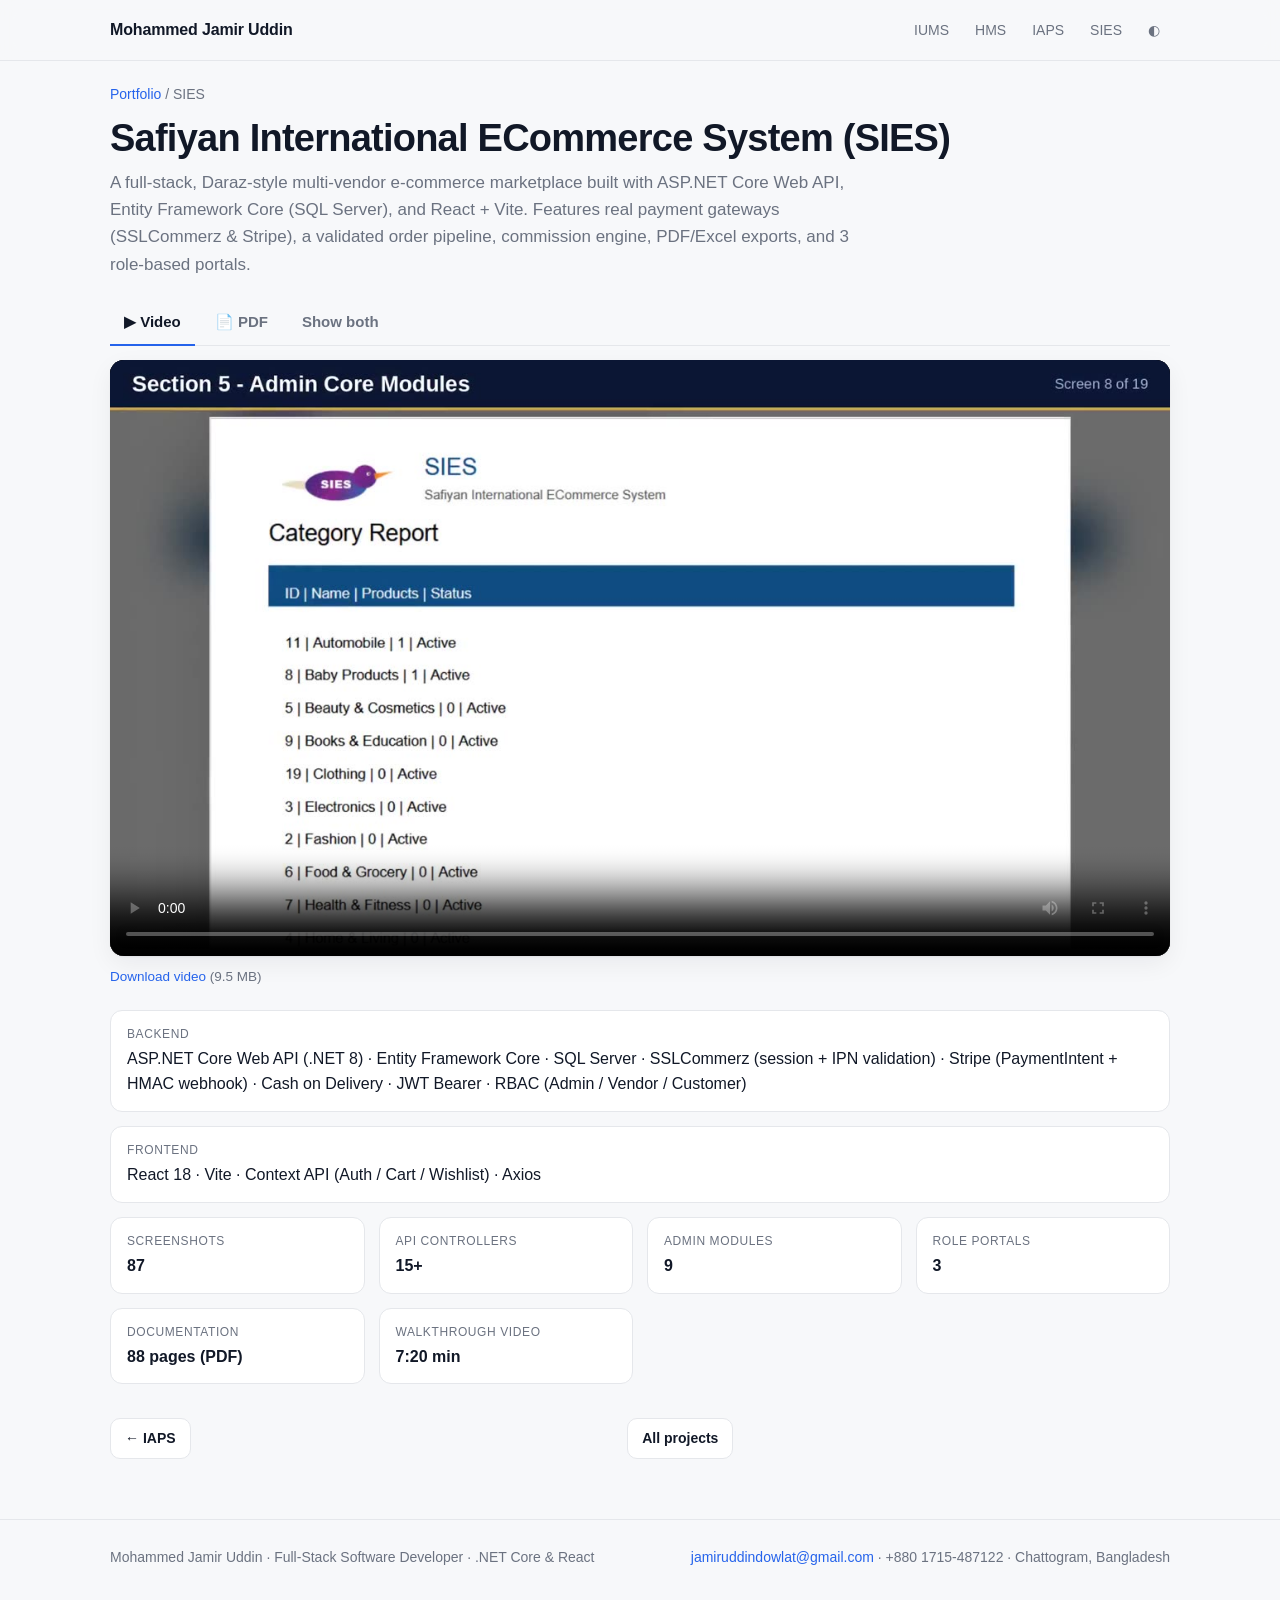
==== projects/ecommerce/index.html @ 708b048b "Add portfolio" ====
<!doctype html>
<html lang="en">
<head>
<meta charset="utf-8">
<meta name="viewport" content="width=device-width, initial-scale=1">
<title>Safiyan International ECommerce System (SIES) — Mohammed Jamir Uddin</title>
<meta name="description" content="Daraz-style multi-vendor e-commerce marketplace. A full-stack, Daraz-style multi-vendor e-commerce marketplace built with ASP.NET Core Web API, Entity Framework Core (SQL Server), and React">
<meta property="og:title" content="Safiyan International ECommerce System (SIES) — Mohammed Jamir Uddin">
<meta property="og:description" content="Daraz-style multi-vendor e-commerce marketplace. A full-stack, Daraz-style multi-vendor e-commerce marketplace built with ASP.NET Core Web API, Entity Framework Core (SQL Server), and React">
<link rel="stylesheet" href="../../assets/style.css">

<script>
(function(){
  var t = localStorage.getItem('theme');
  if (t) document.documentElement.setAttribute('data-theme', t);
})();
function toggleTheme(){
  var cur = document.documentElement.getAttribute('data-theme');
  var dark = cur ? cur === 'dark' : window.matchMedia('(prefers-color-scheme: dark)').matches;
  var next = dark ? 'light' : 'dark';
  document.documentElement.setAttribute('data-theme', next);
  try { localStorage.setItem('theme', next); } catch(e){}
}
</script>

</head>
<body>
<header class="topbar"><div class="wrap">
  <a class="brand" href="../../">Mohammed Jamir Uddin</a>
  <nav class="nav"><a href="../../projects/iums/">IUMS</a><a href="../../projects/hms/">HMS</a><a href="../../projects/iaps/">IAPS</a><a href="../../projects/ecommerce/">SIES</a><button type="button" onclick="toggleTheme()" aria-label="Toggle dark mode">◐</button></nav>
</div></header>
<main class="wrap">
  <div class="crumb"><a href="../../">Portfolio</a> / SIES</div>
  <h1 class="ptitle">Safiyan International ECommerce System (SIES)</h1>
  <p class="plead">A full-stack, Daraz-style multi-vendor e-commerce marketplace built with ASP.NET Core Web API, Entity Framework Core (SQL Server), and React + Vite. Features real payment gateways (SSLCommerz &amp; Stripe), a validated order pipeline, commission engine, PDF/Excel exports, and 3 role-based portals.</p>

  <div class="tabs" role="tablist">
    <button type="button" role="tab" id="t-video" aria-selected="true"  aria-controls="video">▶ Video</button>
    <button type="button" role="tab" id="t-pdf"   aria-selected="false" aria-controls="pdf">📄 PDF</button>
    <button type="button" role="tab" id="t-both"  aria-selected="false" aria-controls="both">Show both</button>
  </div>

  <section class="panel" id="video" role="tabpanel">
    <div class="stage">
      <video id="vid" controls preload="metadata" poster="poster.jpg" playsinline>
        <source src="demo.mp4" type="video/mp4">
        Your browser does not support video. <a href="demo.mp4">Download the video</a>.
      </video>
    </div>
    <p class="pdfnote"><a href="demo.mp4" download>Download video</a> (9.5 MB)</p>
  </section>

  <section class="panel" id="pdf" role="tabpanel" hidden>
    <iframe class="pdfframe" id="pdfframe" title="SIES documentation PDF" data-src="overview.pdf#view=FitH"></iframe>
    <p class="pdfnote">PDF not showing on your device? <a href="overview.pdf" target="_blank" rel="noopener">Open it in a new tab</a> or <a href="overview.pdf" download>download it</a> (13.3 MB).</p>
  </section>

  <section class="panel" id="both" role="tabpanel" hidden></section>

  <div class="meta">
    <div class="box" style="grid-column:1/-1"><small>Backend</small><div style="font-weight:500">ASP.NET Core Web API (.NET 8) · Entity Framework Core · SQL Server · SSLCommerz (session + IPN validation) · Stripe (PaymentIntent + HMAC webhook) · Cash on Delivery · JWT Bearer · RBAC (Admin / Vendor / Customer)</div></div>
    <div class="box" style="grid-column:1/-1"><small>Frontend</small><div style="font-weight:500">React 18 · Vite · Context API (Auth / Cart / Wishlist) · Axios</div></div>
    
    <div class="box"><small>Screenshots</small><div>87</div></div><div class="box"><small>API controllers</small><div>15+</div></div><div class="box"><small>Admin modules</small><div>9</div></div><div class="box"><small>Role portals</small><div>3</div></div><div class="box"><small>Documentation</small><div>88 pages (PDF)</div></div><div class="box"><small>Walkthrough video</small><div>7:20 min</div></div>
  </div>

  <div class="pager"><a class="btn" href="../../projects/iaps/">← IAPS</a><a class="btn" href="../../#all">All projects</a><span></span></div>
</main>
<footer class="foot"><div class="wrap">
  <div>Mohammed Jamir Uddin · Full-Stack Software Developer · .NET Core &amp; React</div>
  <div><a href="mailto:jamiruddindowlat@gmail.com">jamiruddindowlat@gmail.com</a> · +880 1715-487122 · Chattogram, Bangladesh</div>
</div></footer>
<script>
(function(){
  var tabs = { video: 't-video', pdf: 't-pdf', both: 't-both' };
  var frame = document.getElementById('pdfframe');
  var vid = document.getElementById('vid');
  var stageV = document.querySelector('#video .stage');
  var noteV  = document.querySelector('#video .pdfnote');
  var panelV = document.getElementById('video');
  var panelP = document.getElementById('pdf');
  var panelB = document.getElementById('both');
  var gap = document.createElement('div'); gap.style.height = '18px'; gap.className = 'gap';

  function loadPdf(){ if (!frame.getAttribute('src')) frame.setAttribute('src', frame.getAttribute('data-src')); }

  function show(name){
    Object.keys(tabs).forEach(function(k){
      document.getElementById(tabs[k]).setAttribute('aria-selected', k === name);
    });
    // reset: put video/pdf children back in their own panels
    if (panelB.contains(stageV)) { panelV.insertBefore(stageV, panelV.firstChild); panelV.appendChild(noteV); }
    if (panelB.contains(frame))  { panelP.insertBefore(frame, panelP.firstChild); }
    panelV.hidden = name !== 'video';
    panelP.hidden = name !== 'pdf';
    panelB.hidden = name !== 'both';
    if (name !== 'video') { try { vid.pause(); } catch(e){} }
    if (name === 'pdf') loadPdf();
    if (name === 'both') {
      loadPdf();
      panelB.appendChild(stageV);
      panelB.appendChild(gap);
      panelB.appendChild(frame);
    }
    try {
      if (history.replaceState) history.replaceState(null, '', name === 'video' ? location.pathname : '#' + name);
    } catch(e) { /* file:// in some browsers: URL just won't update, everything else works */ }
  }
  Object.keys(tabs).forEach(function(k){
    document.getElementById(tabs[k]).onclick = function(){ show(k); };
  });
  var h = (location.hash || '').replace('#','');
  show(tabs[h] ? h : 'video');
})();
</script>
</body></html>
---- assets/style.css ----
:root {
  --bg: #f7f8fa;
  --surface: #ffffff;
  --text: #111827;
  --muted: #6b7280;
  --line: #e5e7eb;
  --accent: #2563eb;
  --accent-ink: #ffffff;
  --shadow: 0 1px 2px rgba(16, 24, 40, .06), 0 8px 24px rgba(16, 24, 40, .06);
  --radius: 14px;
}
:root[data-theme="dark"] {
  --bg: #0b1020;
  --surface: #131a2e;
  --text: #e8ecf5;
  --muted: #94a0b8;
  --line: #222b45;
  --accent: #5b8cff;
  --accent-ink: #0b1020;
  --shadow: 0 1px 2px rgba(0, 0, 0, .4), 0 8px 24px rgba(0, 0, 0, .35);
}
@media (prefers-color-scheme: dark) {
  :root:not([data-theme="light"]) {
    --bg: #0b1020;
    --surface: #131a2e;
    --text: #e8ecf5;
    --muted: #94a0b8;
    --line: #222b45;
    --accent: #5b8cff;
    --accent-ink: #0b1020;
    --shadow: 0 1px 2px rgba(0, 0, 0, .4), 0 8px 24px rgba(0, 0, 0, .35);
  }
}

* { box-sizing: border-box; }
html { scroll-behavior: smooth; }
body {
  margin: 0;
  background: var(--bg);
  color: var(--text);
  font-family: -apple-system, BlinkMacSystemFont, "Segoe UI", Inter, Roboto, "Helvetica Neue", Arial, sans-serif;
  line-height: 1.6;
  -webkit-font-smoothing: antialiased;
}
a { color: var(--accent); text-decoration: none; }
a:hover { text-decoration: underline; }
img, video { max-width: 100%; display: block; }

.wrap { max-width: 1100px; margin: 0 auto; padding: 0 20px; }

/* ---------- top bar ---------- */
.topbar {
  position: sticky; top: 0; z-index: 20;
  background: color-mix(in srgb, var(--bg) 85%, transparent);
  backdrop-filter: blur(10px);
  border-bottom: 1px solid var(--line);
}
.topbar .wrap { display: flex; align-items: center; justify-content: space-between; height: 60px; gap: 12px; }
.brand { font-weight: 700; color: var(--text); letter-spacing: -.01em; }
.brand:hover { text-decoration: none; }
.nav { display: flex; align-items: center; gap: 6px; flex-wrap: wrap; }
.nav a, .nav button {
  color: var(--muted); font-size: 14px; padding: 6px 10px; border-radius: 8px;
  background: none; border: 0; cursor: pointer; font-family: inherit;
}
.nav a:hover, .nav button:hover { color: var(--text); background: var(--line); text-decoration: none; }

/* ---------- hero ---------- */
.hero { padding: 64px 0 28px; }
.hero h1 { font-size: clamp(30px, 5vw, 46px); line-height: 1.12; margin: 0 0 12px; letter-spacing: -.02em; }
.hero p { color: var(--muted); font-size: 18px; max-width: 680px; margin: 0 0 22px; }
.chips { display: flex; flex-wrap: wrap; gap: 8px; }
.chip {
  font-size: 12.5px; padding: 4px 10px; border-radius: 999px;
  background: var(--surface); border: 1px solid var(--line); color: var(--muted);
}

/* ---------- toolbar (view mode) ---------- */
.toolbar { display: flex; align-items: center; justify-content: space-between; gap: 12px; margin: 26px 0 16px; flex-wrap: wrap; }
.toolbar h2 { margin: 0; font-size: 20px; }
.seg { display: inline-flex; background: var(--surface); border: 1px solid var(--line); border-radius: 10px; padding: 3px; }
.seg button {
  border: 0; background: none; color: var(--muted); font: inherit; font-size: 14px;
  padding: 6px 14px; border-radius: 8px; cursor: pointer;
}
.seg button[aria-pressed="true"] { background: var(--accent); color: var(--accent-ink); }

/* ---------- project cards ---------- */
.grid { display: grid; grid-template-columns: repeat(auto-fill, minmax(320px, 1fr)); gap: 20px; padding-bottom: 60px; }
.card {
  background: var(--surface); border: 1px solid var(--line); border-radius: var(--radius);
  overflow: hidden; box-shadow: var(--shadow); display: flex; flex-direction: column;
  transition: transform .15s ease;
}
.card:hover { transform: translateY(-2px); }
.card .thumb { position: relative; aspect-ratio: 16 / 9; background: #000; overflow: hidden; }
.card .thumb img { width: 100%; height: 100%; object-fit: cover; }
.card .thumb .play {
  position: absolute; inset: 0; display: grid; place-items: center;
  background: linear-gradient(to top, rgba(0,0,0,.35), transparent 50%);
}
.play span {
  width: 56px; height: 56px; border-radius: 50%; background: rgba(255,255,255,.92);
  display: grid; place-items: center; color: #111; font-size: 20px; padding-left: 4px;
}
.card .body { padding: 16px 18px 18px; display: flex; flex-direction: column; gap: 10px; flex: 1; }
.card h3 { margin: 0; font-size: 18px; letter-spacing: -.01em; }
.card h3 a { color: var(--text); }
.card p { margin: 0; color: var(--muted); font-size: 14.5px; }
.stats { display: flex; gap: 14px; flex-wrap: wrap; font-size: 13px; color: var(--muted); }
.stats b { color: var(--text); font-weight: 650; }
.actions { display: flex; gap: 8px; margin-top: auto; padding-top: 6px; flex-wrap: wrap; }

.btn {
  display: inline-flex; align-items: center; gap: 6px;
  font: inherit; font-size: 14px; font-weight: 600;
  padding: 8px 14px; border-radius: 10px; cursor: pointer;
  border: 1px solid var(--line); background: var(--surface); color: var(--text);
}
.btn:hover { text-decoration: none; border-color: var(--accent); }
.btn.primary { background: var(--accent); color: var(--accent-ink); border-color: var(--accent); }

/* ---------- single project page ---------- */
.crumb { padding: 22px 0 6px; font-size: 14px; color: var(--muted); }
.ptitle { font-size: clamp(26px, 4vw, 38px); margin: 6px 0 8px; letter-spacing: -.02em; line-height: 1.15; }
.plead { color: var(--muted); font-size: 17px; max-width: 760px; margin: 0 0 16px; }

.tabs { display: flex; gap: 6px; margin: 22px 0 14px; border-bottom: 1px solid var(--line); }
.tabs button {
  font: inherit; font-size: 15px; font-weight: 600; color: var(--muted);
  background: none; border: 0; padding: 10px 14px; cursor: pointer;
  border-bottom: 2px solid transparent; margin-bottom: -1px;
}
.tabs button[aria-selected="true"] { color: var(--text); border-bottom-color: var(--accent); }

.panel[hidden] { display: none; }
.stage { background: #000; border-radius: var(--radius); overflow: hidden; box-shadow: var(--shadow); }
.stage video { width: 100%; height: auto; max-height: 78vh; background: #000; }
.pdfframe { width: 100%; height: 82vh; border: 1px solid var(--line); border-radius: var(--radius); background: var(--surface); }
.pdfnote { color: var(--muted); font-size: 13.5px; margin: 10px 0 0; }

.meta { display: grid; grid-template-columns: repeat(auto-fit, minmax(220px, 1fr)); gap: 14px; margin: 22px 0 8px; }
.meta .box { background: var(--surface); border: 1px solid var(--line); border-radius: 12px; padding: 14px 16px; }
.meta .box small { color: var(--muted); display: block; font-size: 12px; text-transform: uppercase; letter-spacing: .05em; }
.meta .box div { font-weight: 600; margin-top: 2px; }

.pager { display: flex; justify-content: space-between; gap: 12px; margin: 34px 0 60px; flex-wrap: wrap; }

.foot { border-top: 1px solid var(--line); padding: 26px 0 40px; color: var(--muted); font-size: 14px; }
.foot .wrap { display: flex; justify-content: space-between; gap: 12px; flex-wrap: wrap; }

/* ---------- "show all" mode ---------- */
.all-mode .card { display: grid; grid-template-columns: 1.3fr 1fr; }
.all-mode .card .thumb { aspect-ratio: auto; min-height: 240px; }
.all-mode .grid { grid-template-columns: 1fr; }
@media (max-width: 760px) {
  .all-mode .card { grid-template-columns: 1fr; }
  .all-mode .card .thumb { aspect-ratio: 16/9; min-height: 0; }
  .pdfframe { height: 70vh; }
}
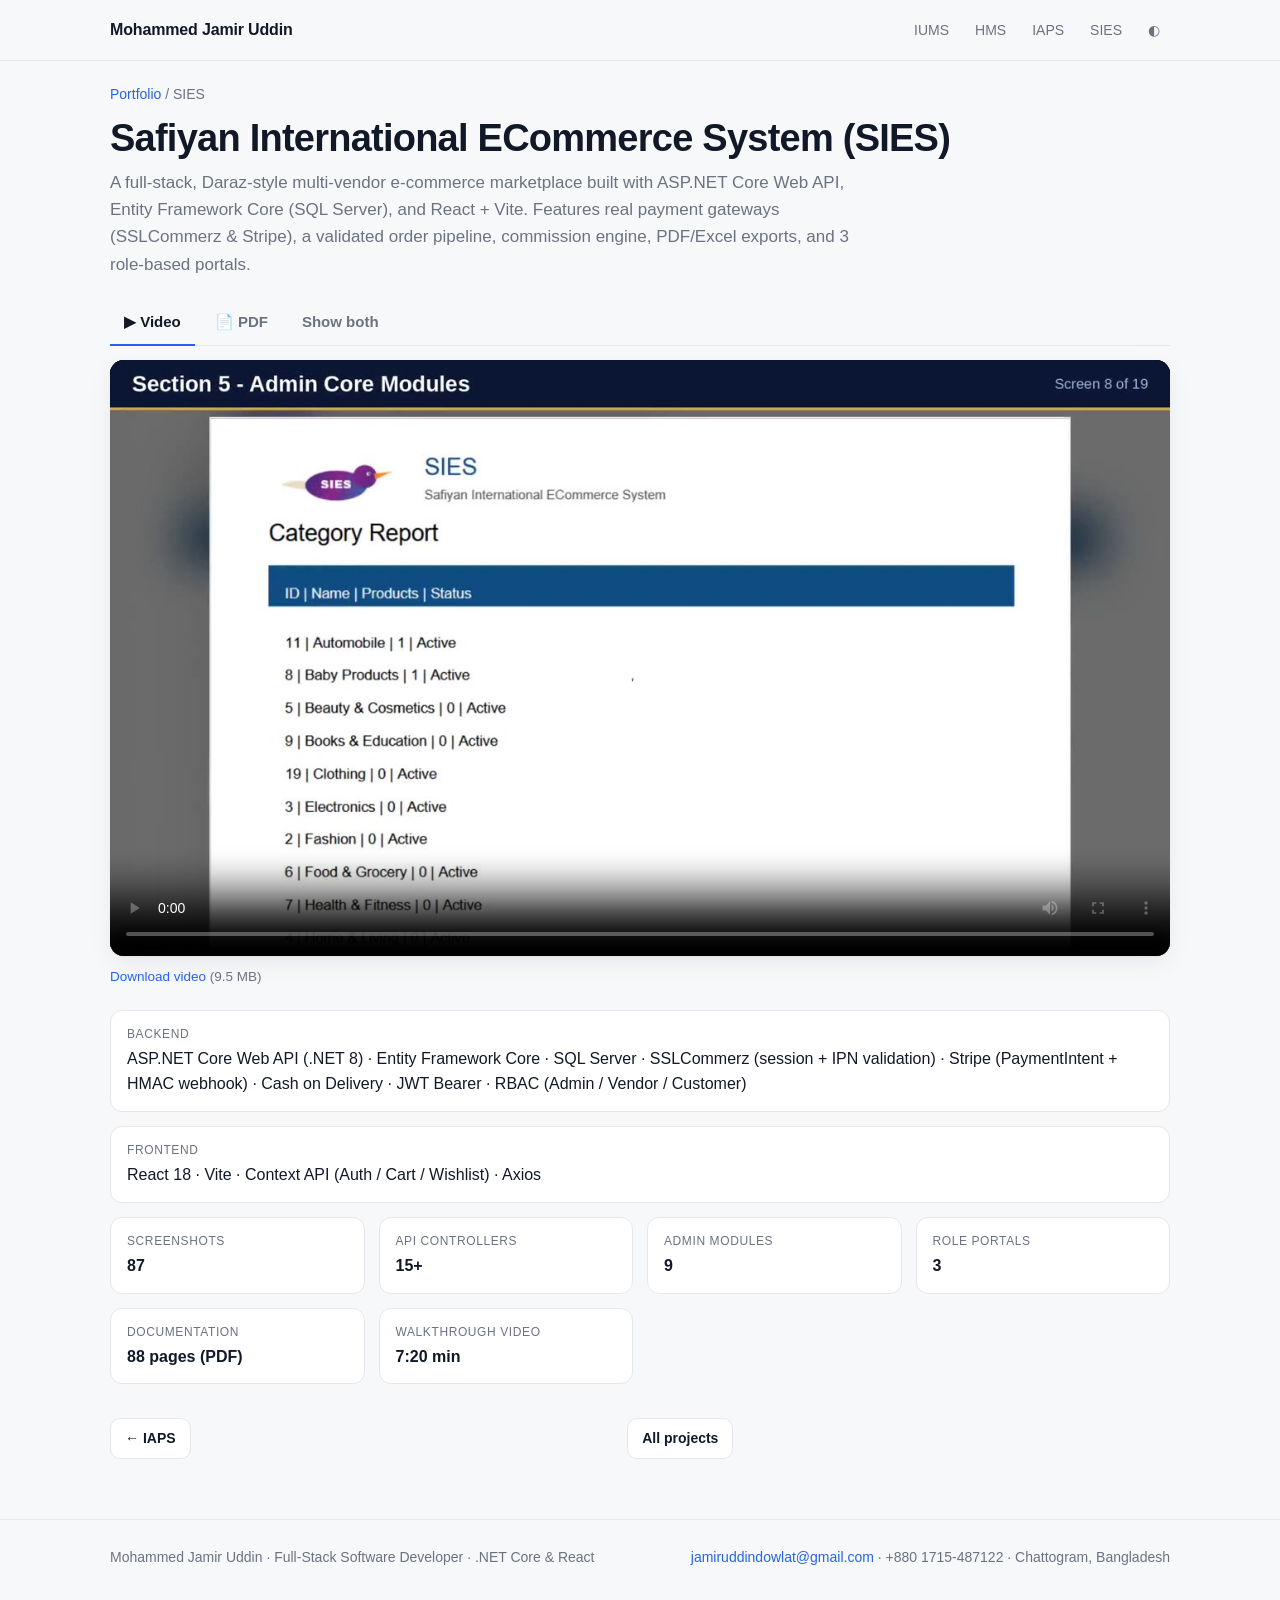
==== commit 812617a1: "fix: Google Docs Viewer for PDF on mobile" ====
--- a/projects/ecommerce/index.html
+++ b/projects/ecommerce/index.html
@@ -51,8 +51,14 @@
   </section>
 
   <section class="panel" id="pdf" role="tabpanel" hidden>
-    <iframe class="pdfframe" id="pdfframe" title="SIES documentation PDF" data-src="overview.pdf#view=FitH"></iframe>
-    <p class="pdfnote">PDF not showing on your device? <a href="overview.pdf" target="_blank" rel="noopener">Open it in a new tab</a> or <a href="overview.pdf" download>download it</a> (13.3 MB).</p>
+    <iframe class="pdfframe" id="pdfframe" title="SIES documentation PDF" data-src="https://docs.google.com/viewer?url=https://raw.githubusercontent.com/jamiruddindowlat1-coder/portfolio/main/projects/ecommerce/overview.pdf&embedded=true"></iframe>
+    <div class="pdfcard" id="pdfcard">
+      <div class="pdfcard-icon">📄</div>
+      <h3>SIES documentation</h3>
+      <p>88 pages &middot; 12.7 MB. Opens in your phone's PDF viewer with full scrolling, zoom and download.</p>
+      <a class="btn primary big" href="https://docs.google.com/viewer?url=https://raw.githubusercontent.com/jamiruddindowlat1-coder/portfolio/main/projects/ecommerce/overview.pdf&embedded=true" target="_blank" rel="noopener">Open full PDF</a>
+    </div>
+    <p class="pdfnote pdfnote-desk">PDF not showing? <a href="https://docs.google.com/viewer?url=https://raw.githubusercontent.com/jamiruddindowlat1-coder/portfolio/main/projects/ecommerce/overview.pdf&embedded=true" target="_blank" rel="noopener">Open in new tab</a> &middot; <a href="overview.pdf" download="SIES-documentation.pdf">Download</a> (12.7 MB)</p>
   </section>
 
   <section class="panel" id="both" role="tabpanel" hidden></section>
@@ -82,7 +88,12 @@
   var panelB = document.getElementById('both');
   var gap = document.createElement('div'); gap.style.height = '18px'; gap.className = 'gap';
 
-  function loadPdf(){ if (!frame.getAttribute('src')) frame.setAttribute('src', frame.getAttribute('data-src')); }
+  var isMobile = /Android|iPhone|iPad|iPod|Mobile|Silk/i.test(navigator.userAgent) || (navigator.maxTouchPoints > 1 && window.innerWidth < 900);
+  var card = document.getElementById('pdfcard');
+  document.documentElement.classList.toggle('is-mobile', isMobile);
+  function loadPdf(){
+    if (!frame.getAttribute('src')) frame.setAttribute('src', frame.getAttribute('data-src'));
+  }
 
   function show(name){
     Object.keys(tabs).forEach(function(k){
@@ -91,6 +102,7 @@
     // reset: put video/pdf children back in their own panels
     if (panelB.contains(stageV)) { panelV.insertBefore(stageV, panelV.firstChild); panelV.appendChild(noteV); }
     if (panelB.contains(frame))  { panelP.insertBefore(frame, panelP.firstChild); }
+    if (panelB.contains(card))   { panelP.insertBefore(card, panelP.firstChild); }
     panelV.hidden = name !== 'video';
     panelP.hidden = name !== 'pdf';
     panelB.hidden = name !== 'both';
@@ -100,7 +112,7 @@
       loadPdf();
       panelB.appendChild(stageV);
       panelB.appendChild(gap);
-      panelB.appendChild(frame);
+      panelB.appendChild(isMobile ? card : frame);
     }
     try {
       if (history.replaceState) history.replaceState(null, '', name === 'video' ? location.pathname : '#' + name);
--- a/assets/style.css
+++ b/assets/style.css
@@ -158,3 +158,19 @@
   .all-mode .card .thumb { aspect-ratio: 16/9; min-height: 0; }
   .pdfframe { height: 70vh; }
 }
+
+/* ---------- PDF: phone-friendly card (iframes can't scroll/zoom PDFs on mobile) ---------- */
+.pdfcard { display: none; background: var(--surface); border: 1px solid var(--line); border-radius: var(--radius);
+  padding: 28px 20px; text-align: center; box-shadow: var(--shadow); }
+.pdfcard-icon { font-size: 44px; line-height: 1; }
+.pdfcard h3 { margin: 10px 0 6px; font-size: 19px; }
+.pdfcard p { color: var(--muted); font-size: 14.5px; margin: 0 auto 18px; max-width: 380px; }
+.btn.big { font-size: 16px; padding: 13px 22px; }
+.is-mobile .pdfframe { display: none; }
+.is-mobile .pdfcard { display: block; }
+.is-mobile .pdfnote-desk { display: none; }
+@media (max-width: 760px) {
+  .pdfframe { display: none; }
+  .pdfcard { display: block; }
+  .pdfnote-desk { display: none; }
+}
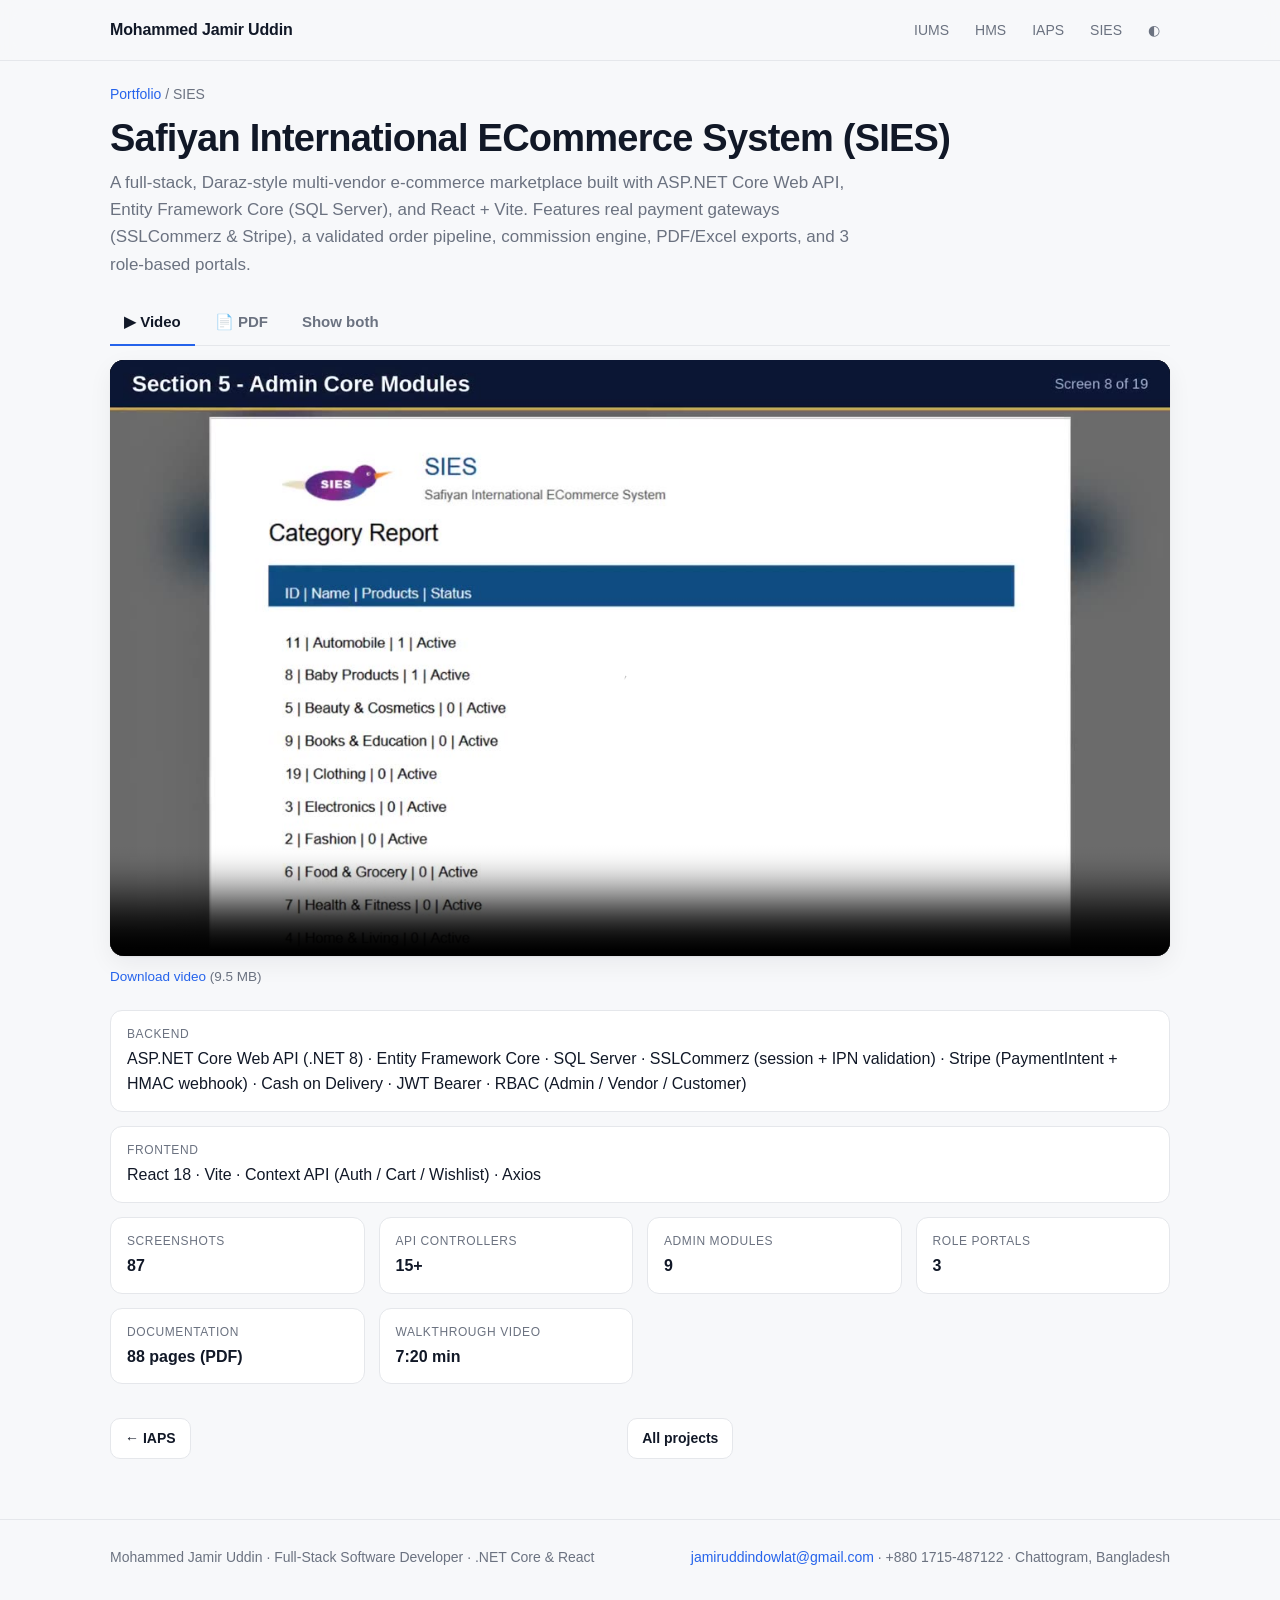
==== commit 8fd9f874: "fix: unique cache param for each project PDF" ====
--- a/projects/ecommerce/index.html
+++ b/projects/ecommerce/index.html
@@ -51,14 +51,14 @@
   </section>
 
   <section class="panel" id="pdf" role="tabpanel" hidden>
-    <iframe class="pdfframe" id="pdfframe" title="SIES documentation PDF" data-src="https://docs.google.com/viewer?url=https://raw.githubusercontent.com/jamiruddindowlat1-coder/portfolio/main/projects/ecommerce/overview.pdf&embedded=true"></iframe>
+    <iframe class="pdfframe" id="pdfframe" title="SIES documentation PDF" data-src="https://docs.google.com/viewer?url=https://raw.githubusercontent.com/jamiruddindowlat1-coder/portfolio/main/projects/ecommerce/overview.pdf&embedded=true&v=sies"></iframe>
     <div class="pdfcard" id="pdfcard">
       <div class="pdfcard-icon">📄</div>
       <h3>SIES documentation</h3>
       <p>88 pages &middot; 12.7 MB. Opens in your phone's PDF viewer with full scrolling, zoom and download.</p>
-      <a class="btn primary big" href="https://docs.google.com/viewer?url=https://raw.githubusercontent.com/jamiruddindowlat1-coder/portfolio/main/projects/ecommerce/overview.pdf&embedded=true" target="_blank" rel="noopener">Open full PDF</a>
+      <a class="btn primary big" href="https://docs.google.com/viewer?url=https://raw.githubusercontent.com/jamiruddindowlat1-coder/portfolio/main/projects/ecommerce/overview.pdf&embedded=true&v=sies" target="_blank" rel="noopener">Open full PDF</a>
     </div>
-    <p class="pdfnote pdfnote-desk">PDF not showing? <a href="https://docs.google.com/viewer?url=https://raw.githubusercontent.com/jamiruddindowlat1-coder/portfolio/main/projects/ecommerce/overview.pdf&embedded=true" target="_blank" rel="noopener">Open in new tab</a> &middot; <a href="overview.pdf" download="SIES-documentation.pdf">Download</a> (12.7 MB)</p>
+    <p class="pdfnote pdfnote-desk">PDF not showing? <a href="https://docs.google.com/viewer?url=https://raw.githubusercontent.com/jamiruddindowlat1-coder/portfolio/main/projects/ecommerce/overview.pdf&embedded=true&v=sies" target="_blank" rel="noopener">Open in new tab</a> &middot; <a href="overview.pdf" download="SIES-documentation.pdf">Download</a> (12.7 MB)</p>
   </section>
 
   <section class="panel" id="both" role="tabpanel" hidden></section>
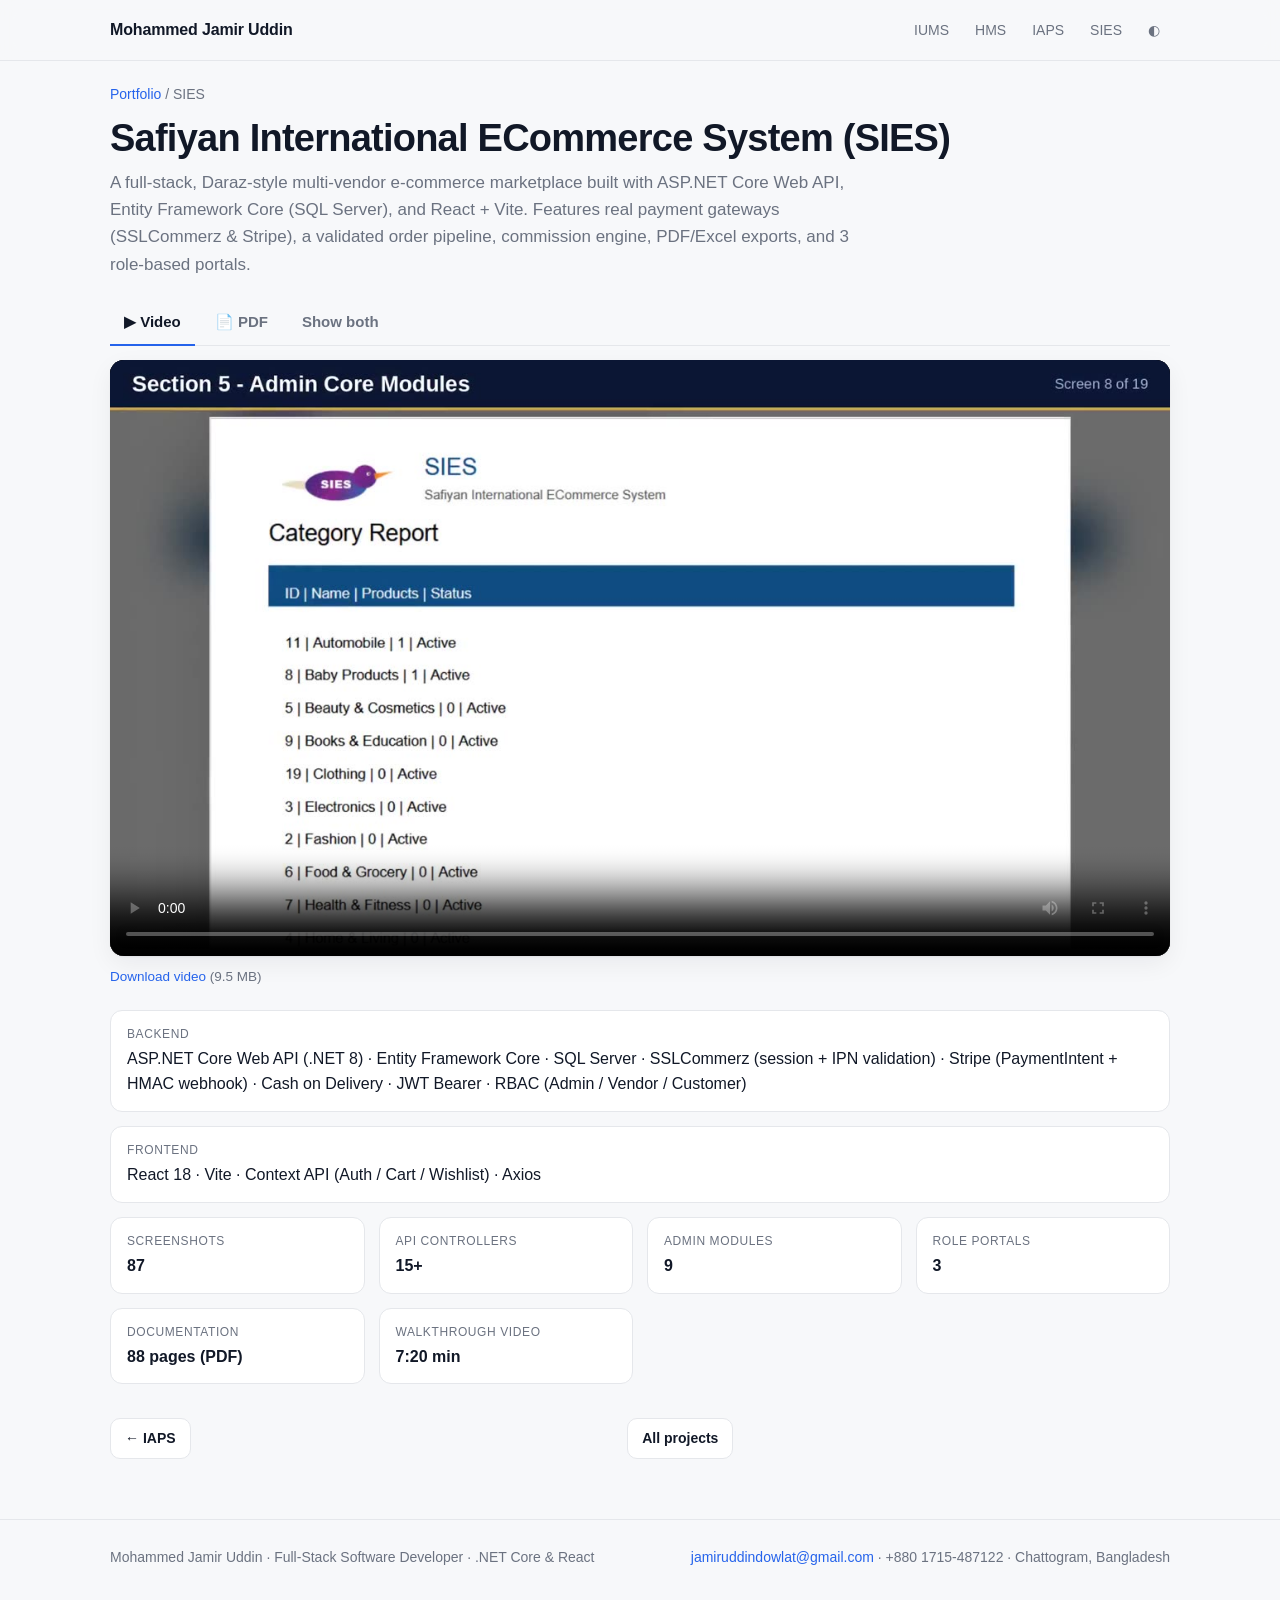
==== commit cfe1e2f2: "fix: Drive embed for HMS, IAPS, SIES PDF" ====
--- a/projects/ecommerce/index.html
+++ b/projects/ecommerce/index.html
@@ -51,7 +51,7 @@
   </section>
 
   <section class="panel" id="pdf" role="tabpanel" hidden>
-    <iframe class="pdfframe" id="pdfframe" title="SIES documentation PDF" data-src="https://docs.google.com/viewer?url=https://raw.githubusercontent.com/jamiruddindowlat1-coder/portfolio/main/projects/ecommerce/overview.pdf&embedded=true&v=sies"></iframe>
+    <iframe class="pdfframe" id="pdfframe" title="SIES documentation PDF" data-src="https://drive.google.com/file/d/1T8RnpkvjW_J2Bacx8nZ-Sc0tGRMf7Ud0/preview"></iframe>
     <div class="pdfcard" id="pdfcard">
       <div class="pdfcard-icon">📄</div>
       <h3>SIES documentation</h3>
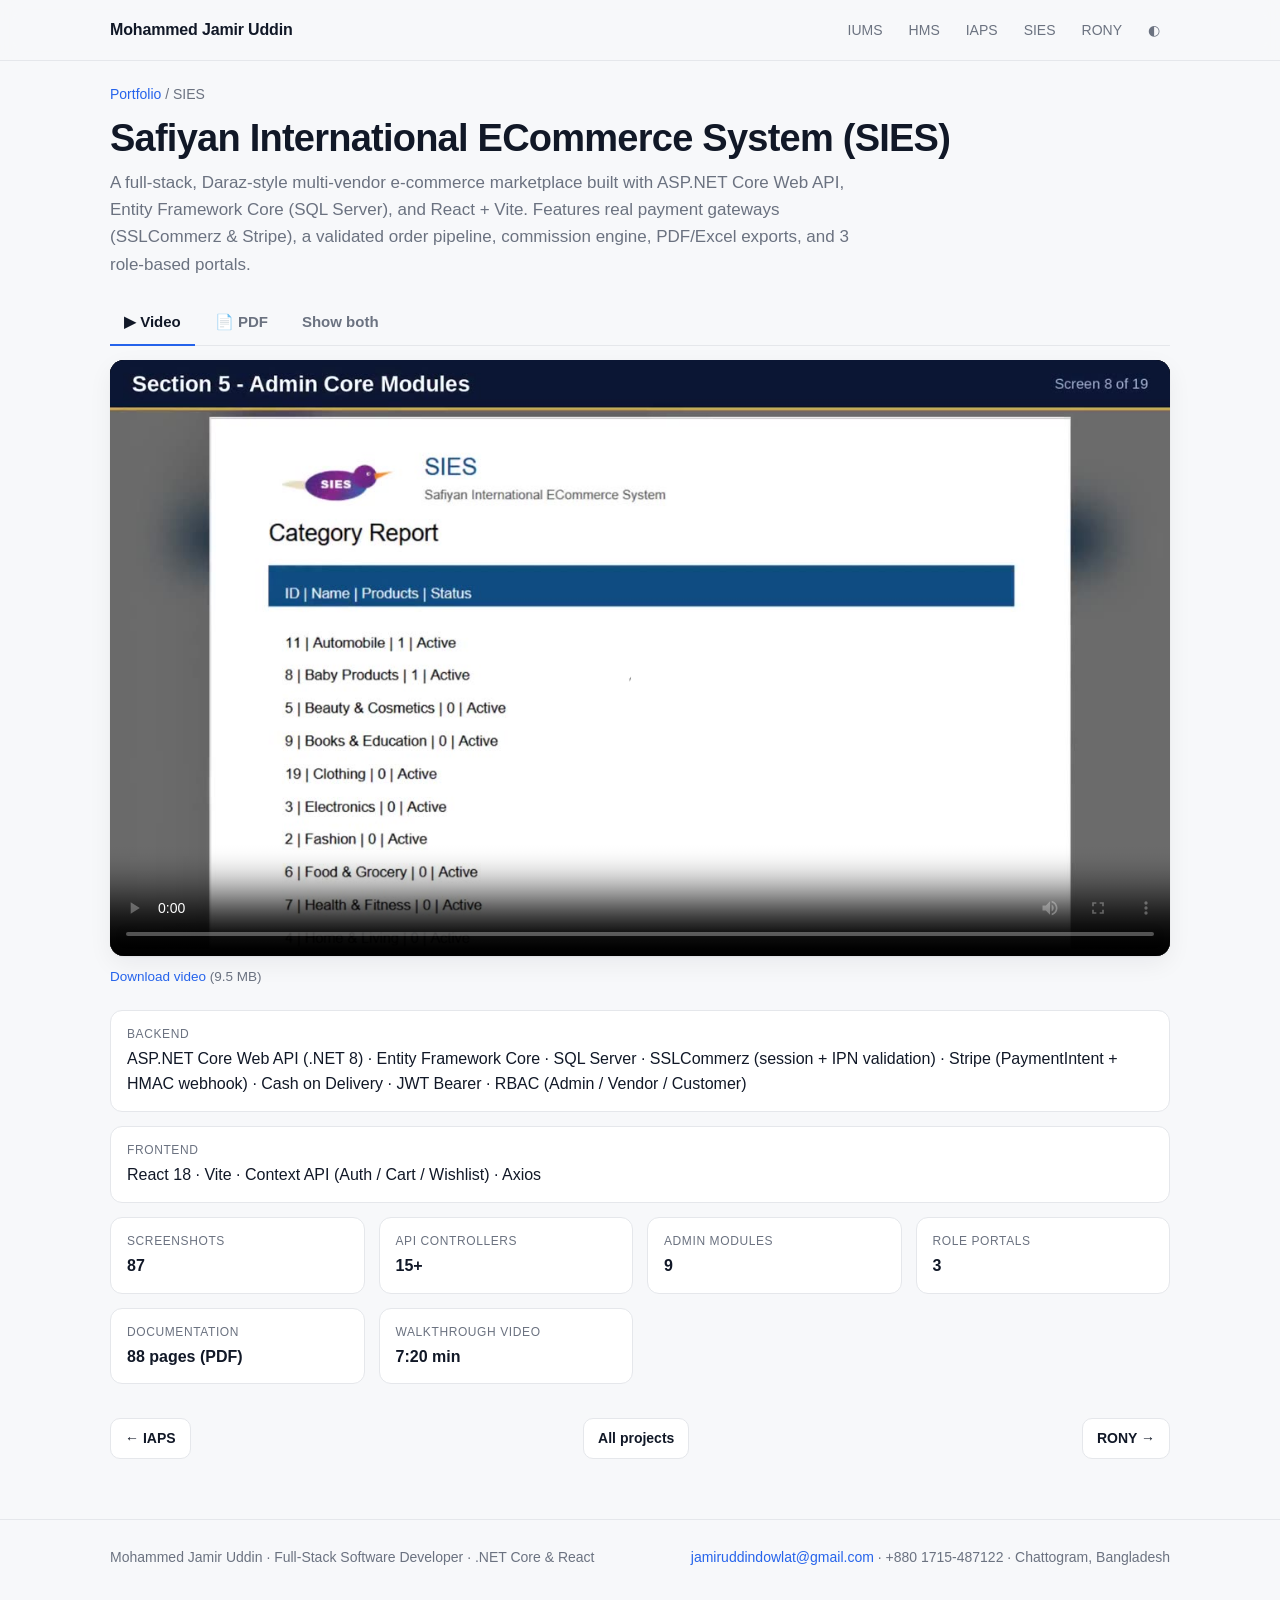
==== commit b04e53a3: "Add RONY International Accounting project" ====
--- a/projects/ecommerce/index.html
+++ b/projects/ecommerce/index.html
@@ -27,7 +27,7 @@
 <body>
 <header class="topbar"><div class="wrap">
   <a class="brand" href="../../">Mohammed Jamir Uddin</a>
-  <nav class="nav"><a href="../../projects/iums/">IUMS</a><a href="../../projects/hms/">HMS</a><a href="../../projects/iaps/">IAPS</a><a href="../../projects/ecommerce/">SIES</a><button type="button" onclick="toggleTheme()" aria-label="Toggle dark mode">◐</button></nav>
+  <nav class="nav"><a href="../../projects/iums/">IUMS</a><a href="../../projects/hms/">HMS</a><a href="../../projects/iaps/">IAPS</a><a href="../../projects/ecommerce/">SIES</a><a href="../../projects/rony/">RONY</a><button type="button" onclick="toggleTheme()" aria-label="Toggle dark mode">◐</button></nav>
 </div></header>
 <main class="wrap">
   <div class="crumb"><a href="../../">Portfolio</a> / SIES</div>
@@ -51,14 +51,14 @@
   </section>
 
   <section class="panel" id="pdf" role="tabpanel" hidden>
-    <iframe class="pdfframe" id="pdfframe" title="SIES documentation PDF" data-src="https://drive.google.com/file/d/1T8RnpkvjW_J2Bacx8nZ-Sc0tGRMf7Ud0/preview"></iframe>
+    <iframe class="pdfframe" id="pdfframe" title="SIES documentation PDF" data-src="overview.pdf#view=FitH"></iframe>
     <div class="pdfcard" id="pdfcard">
       <div class="pdfcard-icon">📄</div>
       <h3>SIES documentation</h3>
-      <p>88 pages &middot; 12.7 MB. Opens in your phone's PDF viewer with full scrolling, zoom and download.</p>
-      <a class="btn primary big" href="https://docs.google.com/viewer?url=https://raw.githubusercontent.com/jamiruddindowlat1-coder/portfolio/main/projects/ecommerce/overview.pdf&embedded=true&v=sies" target="_blank" rel="noopener">Open full PDF</a>
+      <p>88 pages &middot; 6.8 MB. Opens in your phone's PDF viewer with full scrolling, zoom and download.</p>
+      <a class="btn primary big" href="overview.pdf" target="_blank" rel="noopener">Open full PDF</a>
     </div>
-    <p class="pdfnote pdfnote-desk">PDF not showing? <a href="https://docs.google.com/viewer?url=https://raw.githubusercontent.com/jamiruddindowlat1-coder/portfolio/main/projects/ecommerce/overview.pdf&embedded=true&v=sies" target="_blank" rel="noopener">Open in new tab</a> &middot; <a href="overview.pdf" download="SIES-documentation.pdf">Download</a> (12.7 MB)</p>
+    <p class="pdfnote pdfnote-desk">PDF not showing? <a href="overview.pdf" target="_blank" rel="noopener">Open it in a new tab</a> &middot; <a href="overview.pdf" download="SIES-documentation.pdf">Download</a> (6.8 MB)</p>
   </section>
 
   <section class="panel" id="both" role="tabpanel" hidden></section>
@@ -70,7 +70,7 @@
     <div class="box"><small>Screenshots</small><div>87</div></div><div class="box"><small>API controllers</small><div>15+</div></div><div class="box"><small>Admin modules</small><div>9</div></div><div class="box"><small>Role portals</small><div>3</div></div><div class="box"><small>Documentation</small><div>88 pages (PDF)</div></div><div class="box"><small>Walkthrough video</small><div>7:20 min</div></div>
   </div>
 
-  <div class="pager"><a class="btn" href="../../projects/iaps/">← IAPS</a><a class="btn" href="../../#all">All projects</a><span></span></div>
+  <div class="pager"><a class="btn" href="../../projects/iaps/">← IAPS</a><a class="btn" href="../../#all">All projects</a><a class="btn" href="../../projects/rony/">RONY →</a></div>
 </main>
 <footer class="foot"><div class="wrap">
   <div>Mohammed Jamir Uddin · Full-Stack Software Developer · .NET Core &amp; React</div>
@@ -92,6 +92,7 @@
   var card = document.getElementById('pdfcard');
   document.documentElement.classList.toggle('is-mobile', isMobile);
   function loadPdf(){
+    if (isMobile) return;  // phones: use the "Open full PDF" button instead of an iframe
     if (!frame.getAttribute('src')) frame.setAttribute('src', frame.getAttribute('data-src'));
   }
 
